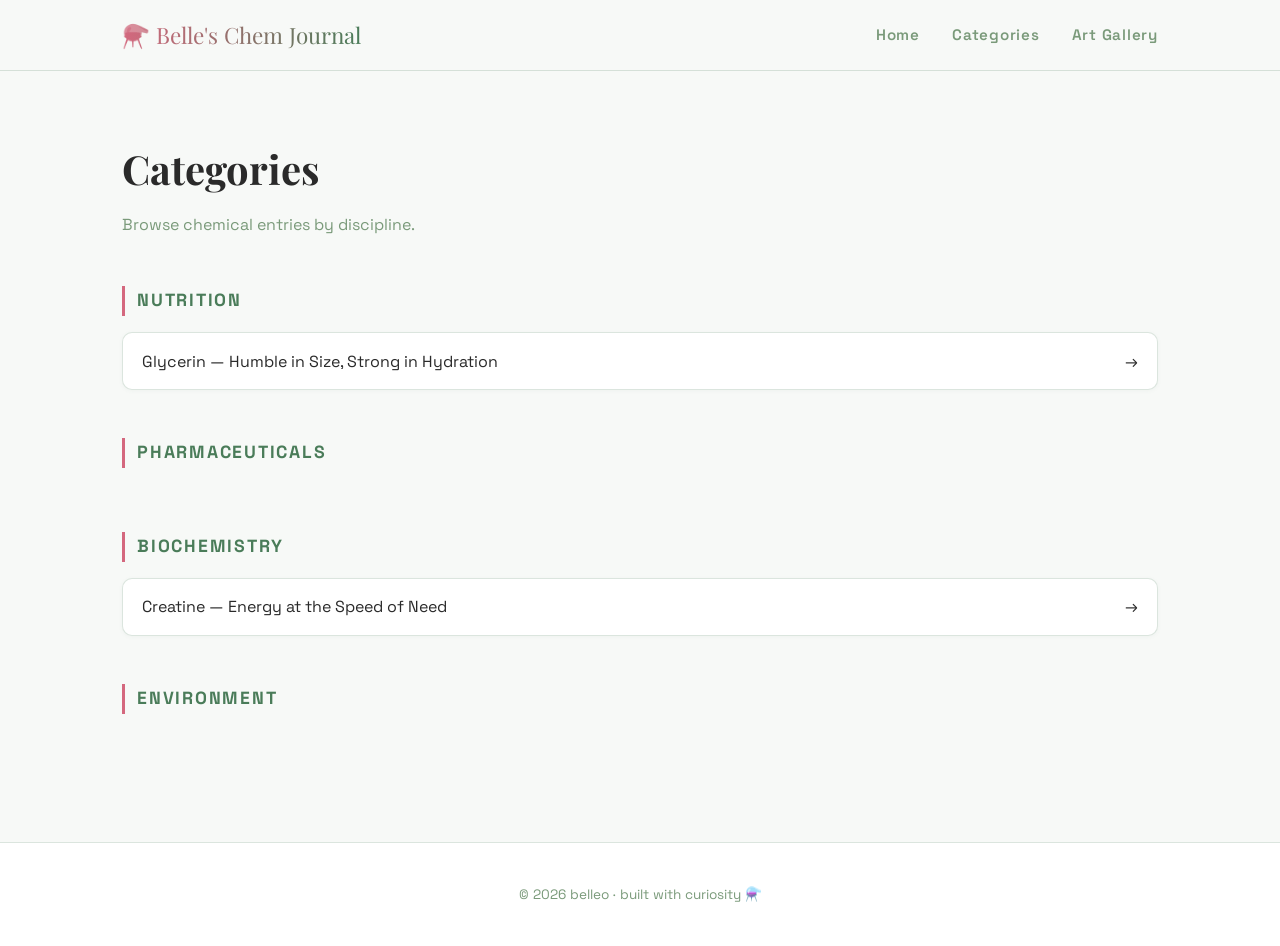
==== categories.html @ 44eba1c7 "Update categories.html" ====
<!DOCTYPE html>
<html lang="en">
<head>
  <meta charset="UTF-8" />
  <meta name="viewport" content="width=device-width, initial-scale=1.0"/>
  <title>Categories — Belle's Chem Journal</title>
  <link rel="stylesheet" href="style.css" />
  <link href="https://fonts.googleapis.com/css2?family=Space+Grotesk:wght@300;400;600;700&family=Playfair+Display:ital,wght@0,700;1,400&display=swap" rel="stylesheet"/>
</head>
<body>

  <header>
    <nav>
      <a href="index.html" class="logo">⚗️ Belle's Chem Journal</a>
      <ul>
        <li><a href="index.html">Home</a></li>
        <li><a href="categories.html">Categories</a></li>
        <li><a href="gallery.html">Art Gallery</a></li>
      </ul>
    </nav>
  </header>

  <main class="categories-section">
    <h1>Categories</h1>
    <p class="page-sub">Browse chemical entries by discipline.</p>

    <div class="category-group">
      <h2>Nutrition</h2>
      <ul class="category-list">
        <!-- ADD MORE ORGANIC POSTS HERE -->
        <li><a href="posts/glycerin.html"><span>Glycerin — Humble in Size, Strong in Hydration</span><span>→</span></a></li>
      </ul>
    </div>

    <div class="category-group">
      <h2>Pharmaceuticals</h2>
      <ul class="category-list">
        <!-- ADD MORE INORGANIC POSTS HERE -->
      </ul>
    </div>

    <div class="category-group">
      <h2>Biochemistry</h2>
      <ul class="category-list">
        <!-- ADD MORE BIOCHEMISTRY POSTS HERE -->
        <li><a href="posts/creatine.html"><span>Creatine — Energy at the Speed of Need</span><span>→</span></a></li>
      </ul>
    </div>

    <div class="category-group">
      <h2>Environment</h2>
      <ul class="category-list">
        <!-- ADD POSTS HERE -->
      </ul>
    </div>

  </main>

  <footer>
    <p>© 2026 belleo · built with curiosity ⚗️</p>
  </footer>

</body>
</html>
---- style.css ----
/* ── VARIABLES ── */
:root {
  --pink:    #d4687e;
  --pink2:   #e8a0b4;
  --green:   #4a7c59;
  --green2:  #2d5a3d;
  --petal:   #f9e4ea;
  --dark:    #2a2a2a;
  --card-bg: #ffffff;
  --bg:      #f7f9f7;
  --text:    #2a2a2a;
  --muted:   #7a9a7a;
  --border:  rgba(74, 124, 89, 0.2);
}

/* ── RESET ── */
*, *::before, *::after { box-sizing: border-box; margin: 0; padding: 0; }

body {
  background-color: var(--bg);
  color: var(--text);
  font-family: 'Space Grotesk', sans-serif;
  line-height: 1.7;
}

a { color: inherit; text-decoration: none; }

/* ── NAV ── */
header {
  position: sticky;
  top: 0;
  z-index: 100;
  background: rgba(247, 249, 247, 0.92);
  backdrop-filter: blur(12px);
  border-bottom: 1px solid var(--border);
}

nav {
  max-width: 1100px;
  margin: 0 auto;
  padding: 1rem 2rem;
  display: flex;
  justify-content: space-between;
  align-items: center;
}

.logo {
  font-family: 'Playfair Display', serif;
  font-size: 1.4rem;
  background: linear-gradient(90deg, var(--pink), var(--green));
  -webkit-background-clip: text;
  -webkit-text-fill-color: transparent;
  background-clip: text;
}

nav ul {
  list-style: none;
  display: flex;
  gap: 2rem;
}

nav ul a {
  color: var(--muted);
  font-size: 0.95rem;
  font-weight: 600;
  letter-spacing: 0.05em;
  transition: color 0.2s;
}

nav ul a:hover { color: var(--pink); }

/* ── HERO ── */
.hero {
  text-align: center;
  padding: 6rem 2rem 4rem;
  background: linear-gradient(180deg, var(--petal) 0%, var(--bg) 100%);
}

.hero-label {
  color: var(--green);
  letter-spacing: 0.2em;
  font-size: 0.85rem;
  text-transform: uppercase;
  margin-bottom: 1rem;
}

.hero h1 {
  font-family: 'Playfair Display', serif;
  font-size: clamp(2.5rem, 6vw, 5rem);
  line-height: 1.15;
  margin-bottom: 1.2rem;
  color: var(--dark);
}

.hero h1 em {
  font-style: italic;
  background: linear-gradient(90deg, var(--pink), var(--green));
  -webkit-background-clip: text;
  -webkit-text-fill-color: transparent;
  background-clip: text;
}

.hero-sub {
  color: var(--muted);
  font-size: 1.1rem;
  max-width: 500px;
  margin: 0 auto;
}

/* ── POSTS SECTION ── */
.posts-section {
  max-width: 1100px;
  margin: 0 auto;
  padding: 4rem 2rem;
}

.posts-section h2 {
  font-family: 'Playfair Display', serif;
  font-size: 2rem;
  margin-bottom: 2rem;
  color: var(--dark);
}

.posts-grid {
  display: grid;
  grid-template-columns: repeat(auto-fill, minmax(300px, 1fr));
  gap: 1.5rem;
}

/* ── POST CARD ── */
.post-card {
  background: var(--card-bg);
  border: 1px solid var(--border);
  border-radius: 16px;
  padding: 1.8rem;
  transition: transform 0.2s, border-color 0.2s, box-shadow 0.2s;
  box-shadow: 0 2px 12px rgba(74, 124, 89, 0.06);
}

.post-card:hover {
  transform: translateY(-4px);
  border-color: var(--pink2);
  box-shadow: 0 8px 24px rgba(212, 104, 126, 0.12);
}

.post-tag {
  display: inline-block;
  background: linear-gradient(90deg, var(--pink), var(--pink2));
  color: white;
  font-size: 0.72rem;
  font-weight: 700;
  letter-spacing: 0.1em;
  text-transform: uppercase;
  padding: 0.25rem 0.75rem;
  border-radius: 999px;
  margin-bottom: 1rem;
}

.post-card h3 {
  font-family: 'Playfair Display', serif;
  font-size: 1.2rem;
  margin-bottom: 0.75rem;
  line-height: 1.3;
  color: var(--dark);
}

.post-card h3 a:hover { color: var(--pink); }

.post-card p {
  color: var(--muted);
  font-size: 0.9rem;
  margin-bottom: 1.2rem;
}

.read-more {
  color: var(--green);
  font-size: 0.88rem;
  font-weight: 600;
  letter-spacing: 0.05em;
  transition: letter-spacing 0.2s;
}

.read-more:hover { letter-spacing: 0.12em; }

/* ── CATEGORIES PAGE ── */
.categories-section {
  max-width: 1100px;
  margin: 0 auto;
  padding: 4rem 2rem;
}

.categories-section h1 {
  font-family: 'Playfair Display', serif;
  font-size: 2.5rem;
  margin-bottom: 0.5rem;
  color: var(--dark);
}

.categories-section .page-sub {
  color: var(--muted);
  margin-bottom: 3rem;
}

.category-group { margin-bottom: 3rem; }

.category-group h2 {
  font-size: 1.1rem;
  font-weight: 700;
  letter-spacing: 0.1em;
  text-transform: uppercase;
  color: var(--green);
  border-left: 3px solid var(--pink);
  padding-left: 0.75rem;
  margin-bottom: 1rem;
}

.category-list {
  list-style: none;
  display: flex;
  flex-direction: column;
  gap: 0.5rem;
}

.category-list li a {
  display: flex;
  justify-content: space-between;
  align-items: center;
  background: var(--card-bg);
  border: 1px solid var(--border);
  border-radius: 10px;
  padding: 0.9rem 1.2rem;
  color: var(--dark);
  transition: border-color 0.2s, transform 0.2s, box-shadow 0.2s;
  box-shadow: 0 1px 4px rgba(74, 124, 89, 0.05);
}

.category-list li a:hover {
  border-color: var(--pink);
  transform: translateX(4px);
  color: var(--pink);
  box-shadow: 0 4px 12px rgba(212, 104, 126, 0.1);
}

/* ── GALLERY PAGE ── */
.gallery-section {
  max-width: 1100px;
  margin: 0 auto;
  padding: 4rem 2rem;
}

.gallery-section h1 {
  font-family: 'Playfair Display', serif;
  font-size: 2.5rem;
  margin-bottom: 0.5rem;
  color: var(--dark);
}

.gallery-section .page-sub {
  color: var(--muted);
  margin-bottom: 3rem;
}

.gallery-grid {
  display: grid;
  grid-template-columns: repeat(auto-fill, minmax(250px, 1fr));
  gap: 1.2rem;
}

.gallery-item {
  border-radius: 12px;
  overflow: hidden;
  border: 1px solid var(--border);
  background: var(--card-bg);
  transition: transform 0.2s, border-color 0.2s, box-shadow 0.2s;
  box-shadow: 0 2px 8px rgba(74, 124, 89, 0.06);
}

.gallery-item:hover {
  transform: scale(1.02);
  border-color: var(--pink2);
  box-shadow: 0 8px 24px rgba(212, 104, 126, 0.12);
}

.gallery-item img {
  width: 100%;
  aspect-ratio: 1;
  object-fit: cover;
  display: block;
}

.gallery-item p {
  padding: 0.75rem 1rem;
  font-size: 0.85rem;
  color: var(--muted);
}

/* ── ARTICLE / POST PAGE ── */
.article-container {
  max-width: 750px;
  margin: 0 auto;
  padding: 4rem 2rem;
}

.article-header { margin-bottom: 2.5rem; }

.article-header .post-tag { margin-bottom: 1rem; }

.article-header h1 {
  font-family: 'Playfair Display', serif;
  font-size: clamp(2rem, 5vw, 3rem);
  line-height: 1.2;
  margin-bottom: 1rem;
  color: var(--dark);
}

.article-meta {
  color: var(--muted);
  font-size: 0.85rem;
  display: flex;
  gap: 1.5rem;
}

.article-body h2 {
  font-family: 'Playfair Display', serif;
  font-size: 1.6rem;
  margin: 2.5rem 0 1rem;
  color: var(--green2);
}

.article-body h3 {
  font-size: 1.1rem;
  font-weight: 700;
  margin: 2rem 0 0.75rem;
  color: var(--pink);
}

.article-body p { margin-bottom: 1.2rem; color: var(--dark); }

.article-body ul, .article-body ol {
  padding-left: 1.5rem;
  margin-bottom: 1.2rem;
  color: var(--muted);
}

.article-body li { margin-bottom: 0.4rem; }

.article-body .chem-formula {
  background: #f0f7f2;
  border-left: 3px solid var(--green);
  border-radius: 0 8px 8px 0;
  padding: 1rem 1.2rem;
  font-family: monospace;
  font-size: 1rem;
  margin: 1.5rem 0;
  color: var(--green2);
}

.article-body .fun-fact {
  background: var(--petal);
  border: 1px solid rgba(212, 104, 126, 0.25);
  border-radius: 12px;
  padding: 1.2rem 1.5rem;
  margin: 1.5rem 0;
}

.article-body .fun-fact::before {
  content: "✦ Fun Fact";
  display: block;
  font-size: 0.75rem;
  font-weight: 700;
  letter-spacing: 0.1em;
  text-transform: uppercase;
  color: var(--pink);
  margin-bottom: 0.5rem;
}

.back-link {
  display: inline-block;
  margin-top: 3rem;
  color: var(--green);
  font-weight: 600;
}

.back-link:hover { text-decoration: underline; }

/* ── FOOTER ── */
footer {
  text-align: center;
  padding: 2.5rem;
  color: var(--muted);
  font-size: 0.85rem;
  border-top: 1px solid var(--border);
  background: var(--card-bg);
}

/* ── RESPONSIVE ── */
@media (max-width: 600px) {
  nav ul { gap: 1rem; }
  .hero { padding: 4rem 1.5rem 3rem; }
}
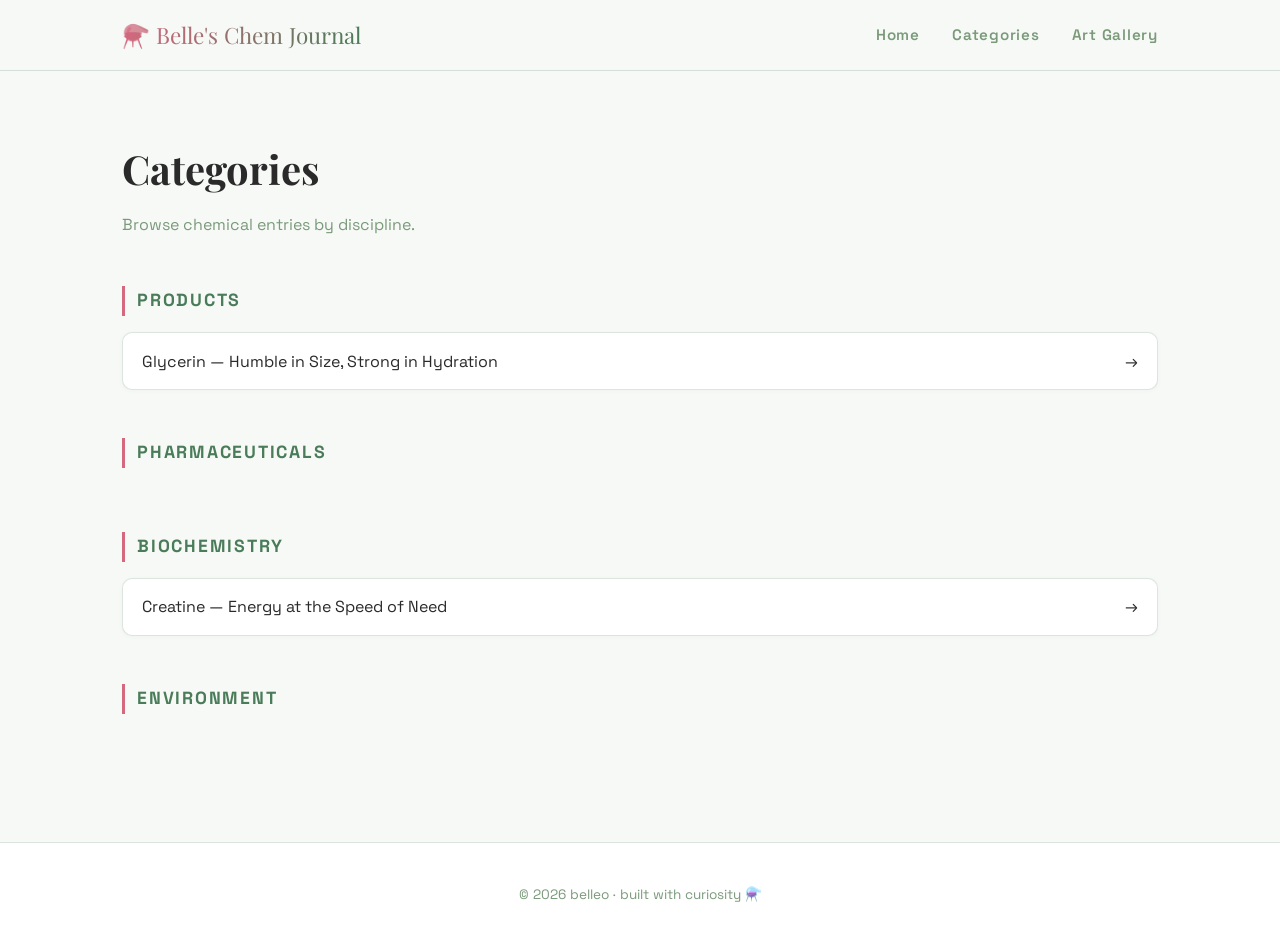
==== commit ae652953: "Update categories.html" ====
--- a/categories.html
+++ b/categories.html
@@ -25,7 +25,7 @@
     <p class="page-sub">Browse chemical entries by discipline.</p>
 
     <div class="category-group">
-      <h2>Nutrition</h2>
+      <h2>Products</h2>
       <ul class="category-list">
         <!-- ADD MORE ORGANIC POSTS HERE -->
         <li><a href="posts/glycerin.html"><span>Glycerin — Humble in Size, Strong in Hydration</span><span>→</span></a></li>
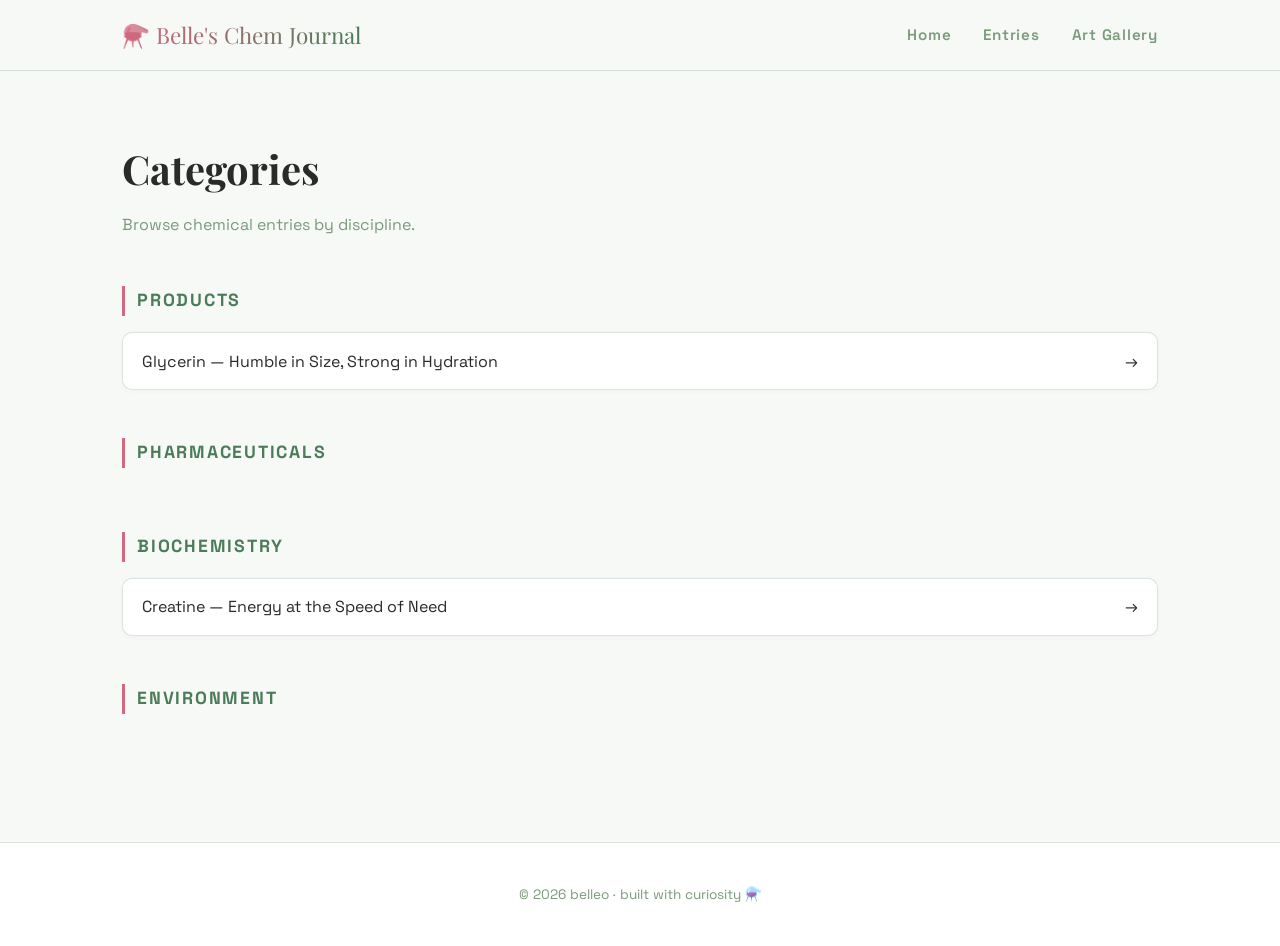
==== commit 56181865: "Update categories.html" ====
--- a/categories.html
+++ b/categories.html
@@ -14,7 +14,7 @@
       <a href="index.html" class="logo">⚗️ Belle's Chem Journal</a>
       <ul>
         <li><a href="index.html">Home</a></li>
-        <li><a href="categories.html">Categories</a></li>
+        <li><a href="categories.html">Entries</a></li>
         <li><a href="gallery.html">Art Gallery</a></li>
       </ul>
     </nav>
--- a/style.css
+++ b/style.css
@@ -398,3 +398,68 @@
   nav ul { gap: 1rem; }
   .hero { padding: 4rem 1.5rem 3rem; }
 }
+
+/* ── ABOUT ── */
+.about-section {
+  padding: 3rem 2rem;
+  max-width: 1100px;
+  margin: 0 auto 2rem;
+}
+
+.about-inner {
+  border: 1px solid var(--border);
+  border-radius: 16px;
+  background: var(--card-bg);
+  padding: 2.5rem;
+  display: flex;
+  flex-direction: row;
+  align-items: stretch;
+  gap: 2.5rem;
+}
+
+.about-text {
+  flex: 1;
+  min-width: 0;
+}
+
+.about-text h2 {
+  font-family: 'Playfair Display', serif;
+  font-size: 1.8rem;
+  margin-bottom: 1rem;
+  color: var(--dark);
+}
+
+.about-text p {
+  color: var(--muted);
+  margin-bottom: 0.75rem;
+  line-height: 1.7;
+}
+
+.about-img {
+  flex-shrink: 0;
+  width: 220px;
+  min-height: 280px;
+  border-radius: 12px;
+  overflow: hidden;
+  border: 1px solid var(--border);
+  background: var(--bg);
+}
+
+.about-img img {
+  width: 100%;
+  height: 100%;
+  object-fit: cover;
+  display: block;
+}
+
+@media (max-width: 700px) {
+  .about-inner {
+    flex-direction: column;
+  }
+
+  .about-img {
+    width: 100%;
+    height: 220px;
+    min-height: unset;
+  }
+}
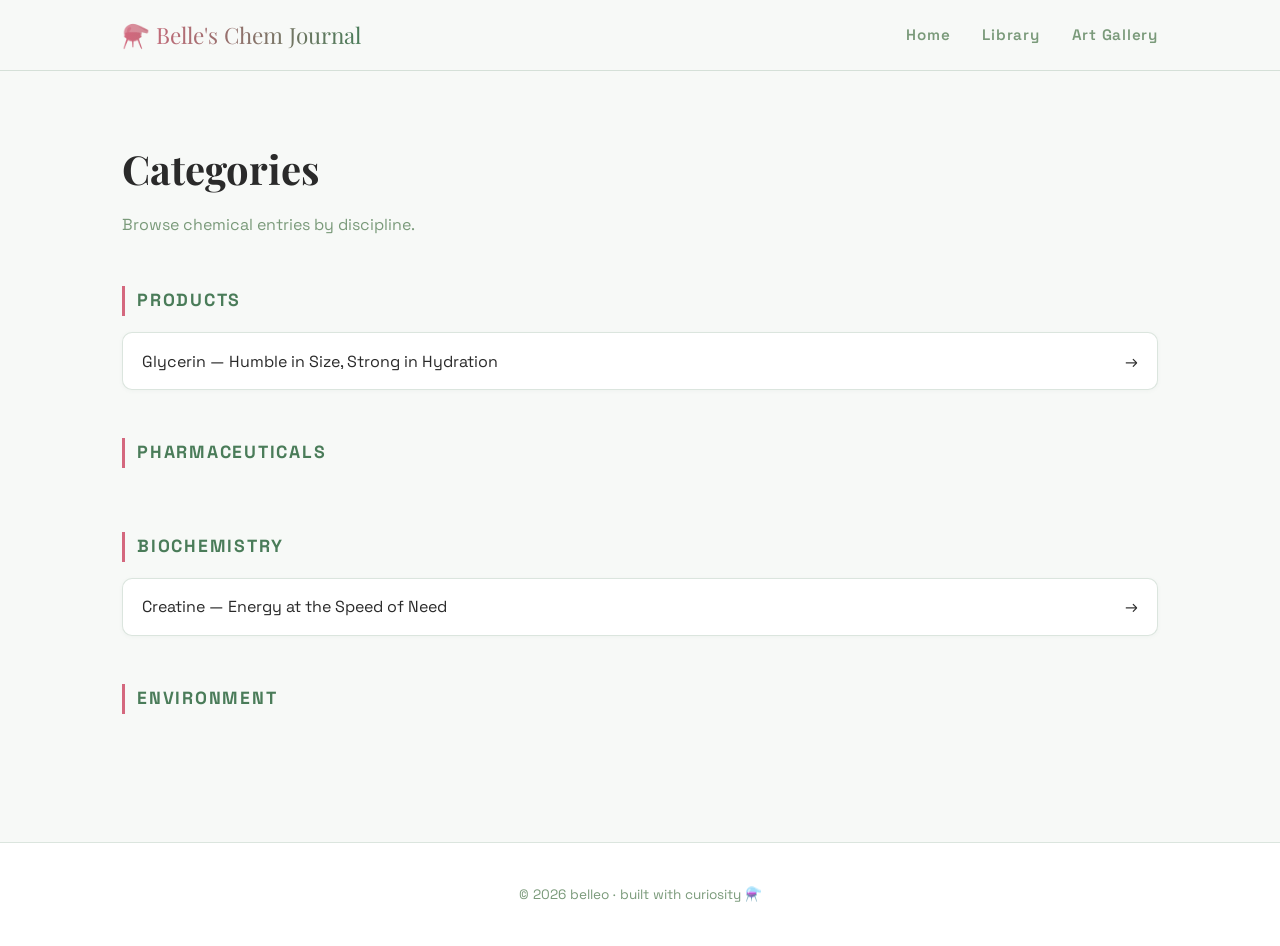
==== commit 032c3f25: "Update categories.html" ====
--- a/categories.html
+++ b/categories.html
@@ -14,7 +14,7 @@
       <a href="index.html" class="logo">⚗️ Belle's Chem Journal</a>
       <ul>
         <li><a href="index.html">Home</a></li>
-        <li><a href="categories.html">Entries</a></li>
+        <li><a href="categories.html">Library</a></li>
         <li><a href="gallery.html">Art Gallery</a></li>
       </ul>
     </nav>
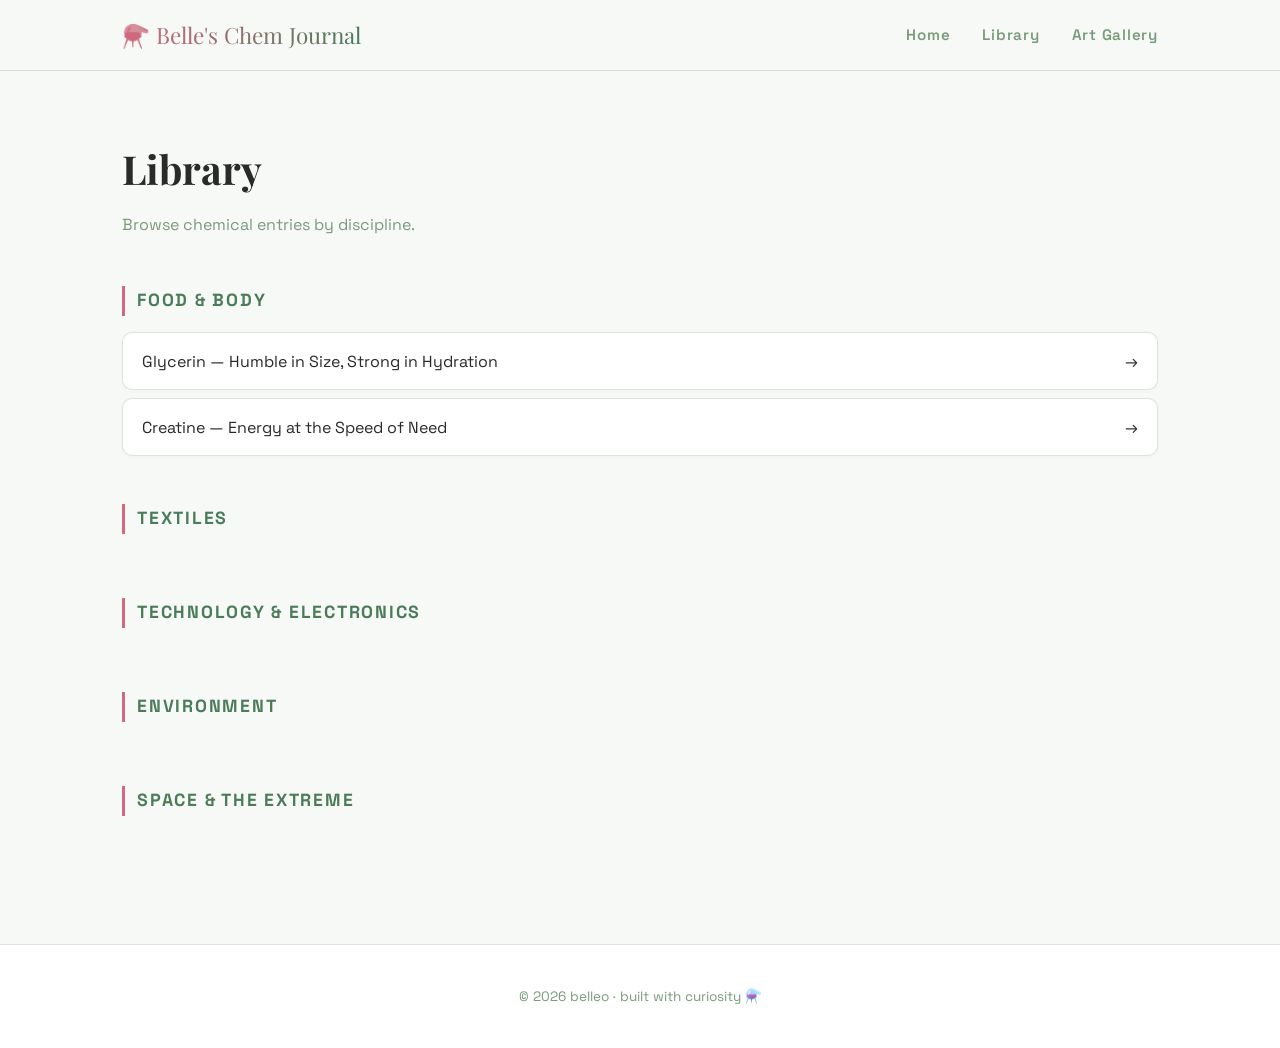
==== commit 5c0080e7: "Update categories.html" ====
--- a/categories.html
+++ b/categories.html
@@ -21,34 +21,41 @@
   </header>
 
   <main class="categories-section">
-    <h1>Categories</h1>
+    <h1>Library</h1>
     <p class="page-sub">Browse chemical entries by discipline.</p>
 
     <div class="category-group">
-      <h2>Products</h2>
+      <h2>Food & Body</h2>
       <ul class="category-list">
-        <!-- ADD MORE ORGANIC POSTS HERE -->
+        <!-- ADD MORE POSTS HERE -->
         <li><a href="posts/glycerin.html"><span>Glycerin — Humble in Size, Strong in Hydration</span><span>→</span></a></li>
-      </ul>
-    </div>
-
-    <div class="category-group">
-      <h2>Pharmaceuticals</h2>
-      <ul class="category-list">
-        <!-- ADD MORE INORGANIC POSTS HERE -->
-      </ul>
-    </div>
-
-    <div class="category-group">
-      <h2>Biochemistry</h2>
-      <ul class="category-list">
-        <!-- ADD MORE BIOCHEMISTRY POSTS HERE -->
         <li><a href="posts/creatine.html"><span>Creatine — Energy at the Speed of Need</span><span>→</span></a></li>
       </ul>
     </div>
 
     <div class="category-group">
+      <h2>Textiles</h2>
+      <ul class="category-list">
+        <!-- ADD MORE POSTS HERE -->
+      </ul>
+    </div>
+
+    <div class="category-group">
+      <h2>Technology & Electronics</h2>
+      <ul class="category-list">
+        <!-- ADD MORE POSTS HERE -->
+      </ul>
+    </div>
+    
+        <div class="category-group">
       <h2>Environment</h2>
+      <ul class="category-list">
+        <!-- ADD MORE POSTS HERE -->
+      </ul>
+    </div>
+
+    <div class="category-group">
+      <h2>Space & The Extreme</h2>
       <ul class="category-list">
         <!-- ADD POSTS HERE -->
       </ul>
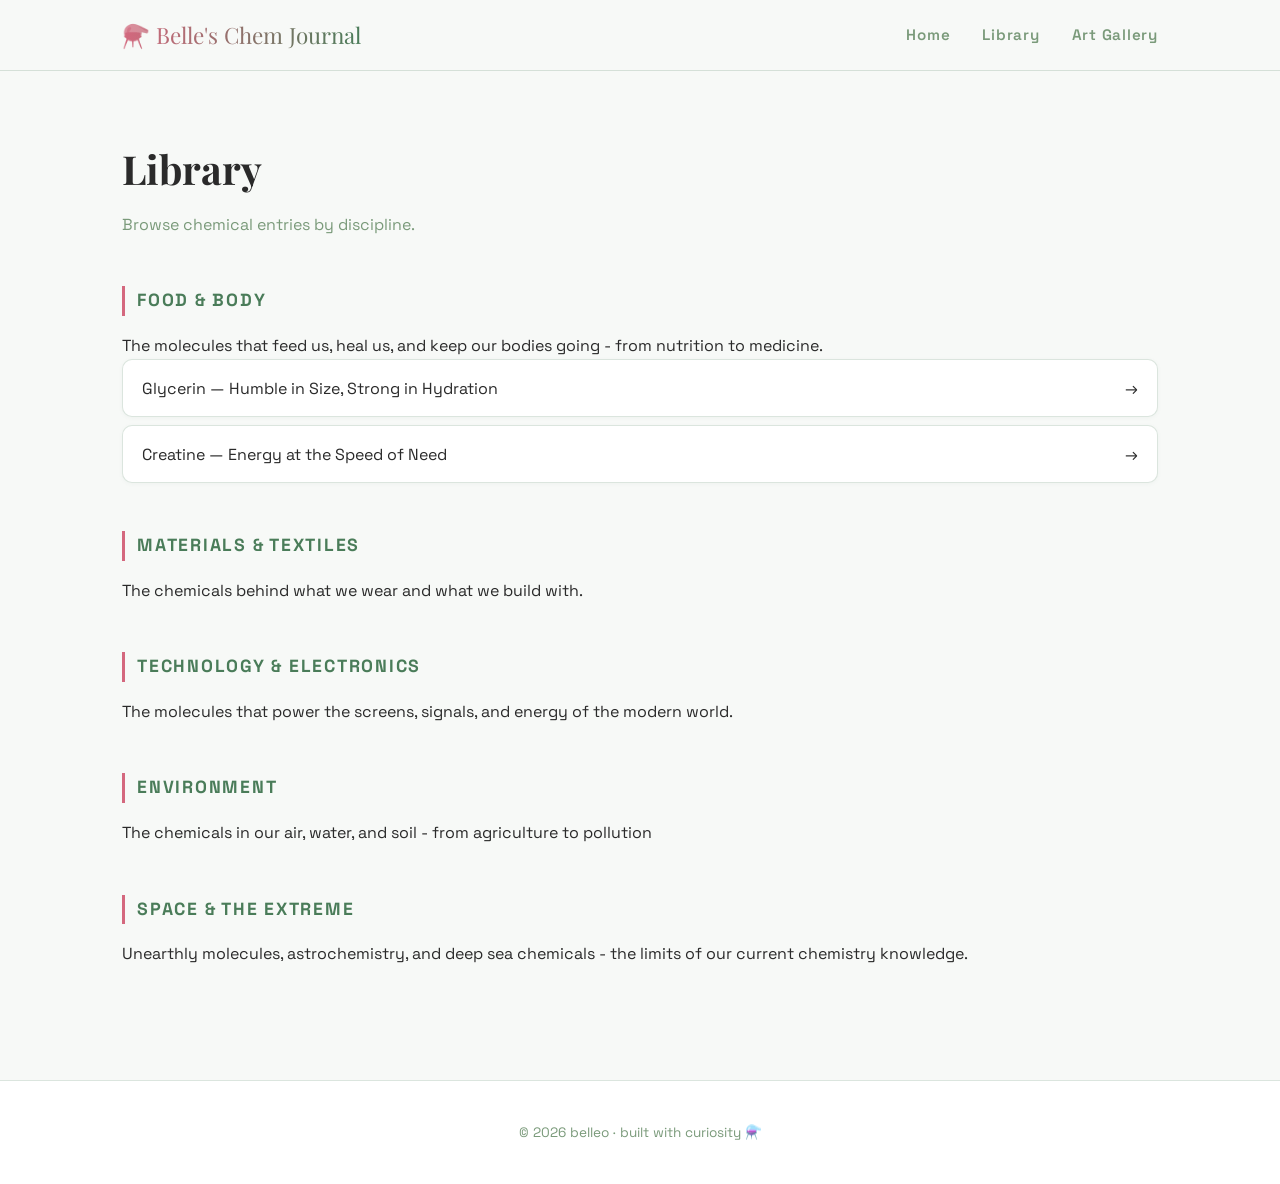
==== commit 9b52c39b: "Update categories.html" ====
--- a/categories.html
+++ b/categories.html
@@ -26,6 +26,7 @@
 
     <div class="category-group">
       <h2>Food & Body</h2>
+      <p class="category-desc">The molecules that feed us, heal us, and keep our bodies going - from nutrition to medicine.</p>
       <ul class="category-list">
         <!-- ADD MORE POSTS HERE -->
         <li><a href="posts/glycerin.html"><span>Glycerin — Humble in Size, Strong in Hydration</span><span>→</span></a></li>
@@ -34,7 +35,8 @@
     </div>
 
     <div class="category-group">
-      <h2>Textiles</h2>
+      <h2>Materials & Textiles</h2>
+      <p class="category-desc">The chemicals behind what we wear and what we build with.</p>
       <ul class="category-list">
         <!-- ADD MORE POSTS HERE -->
       </ul>
@@ -42,6 +44,7 @@
 
     <div class="category-group">
       <h2>Technology & Electronics</h2>
+      <p class="category-desc">The molecules that power the screens, signals, and energy of the modern world.</p>      
       <ul class="category-list">
         <!-- ADD MORE POSTS HERE -->
       </ul>
@@ -49,6 +52,7 @@
     
         <div class="category-group">
       <h2>Environment</h2>
+      <p class="category-desc">The chemicals in our air, water, and soil - from agriculture to pollution</p>      
       <ul class="category-list">
         <!-- ADD MORE POSTS HERE -->
       </ul>
@@ -56,6 +60,7 @@
 
     <div class="category-group">
       <h2>Space & The Extreme</h2>
+      <p class="category-desc">Unearthly molecules, astrochemistry, and deep sea chemicals - the limits of our current chemistry knowledge.</p>      
       <ul class="category-list">
         <!-- ADD POSTS HERE -->
       </ul>
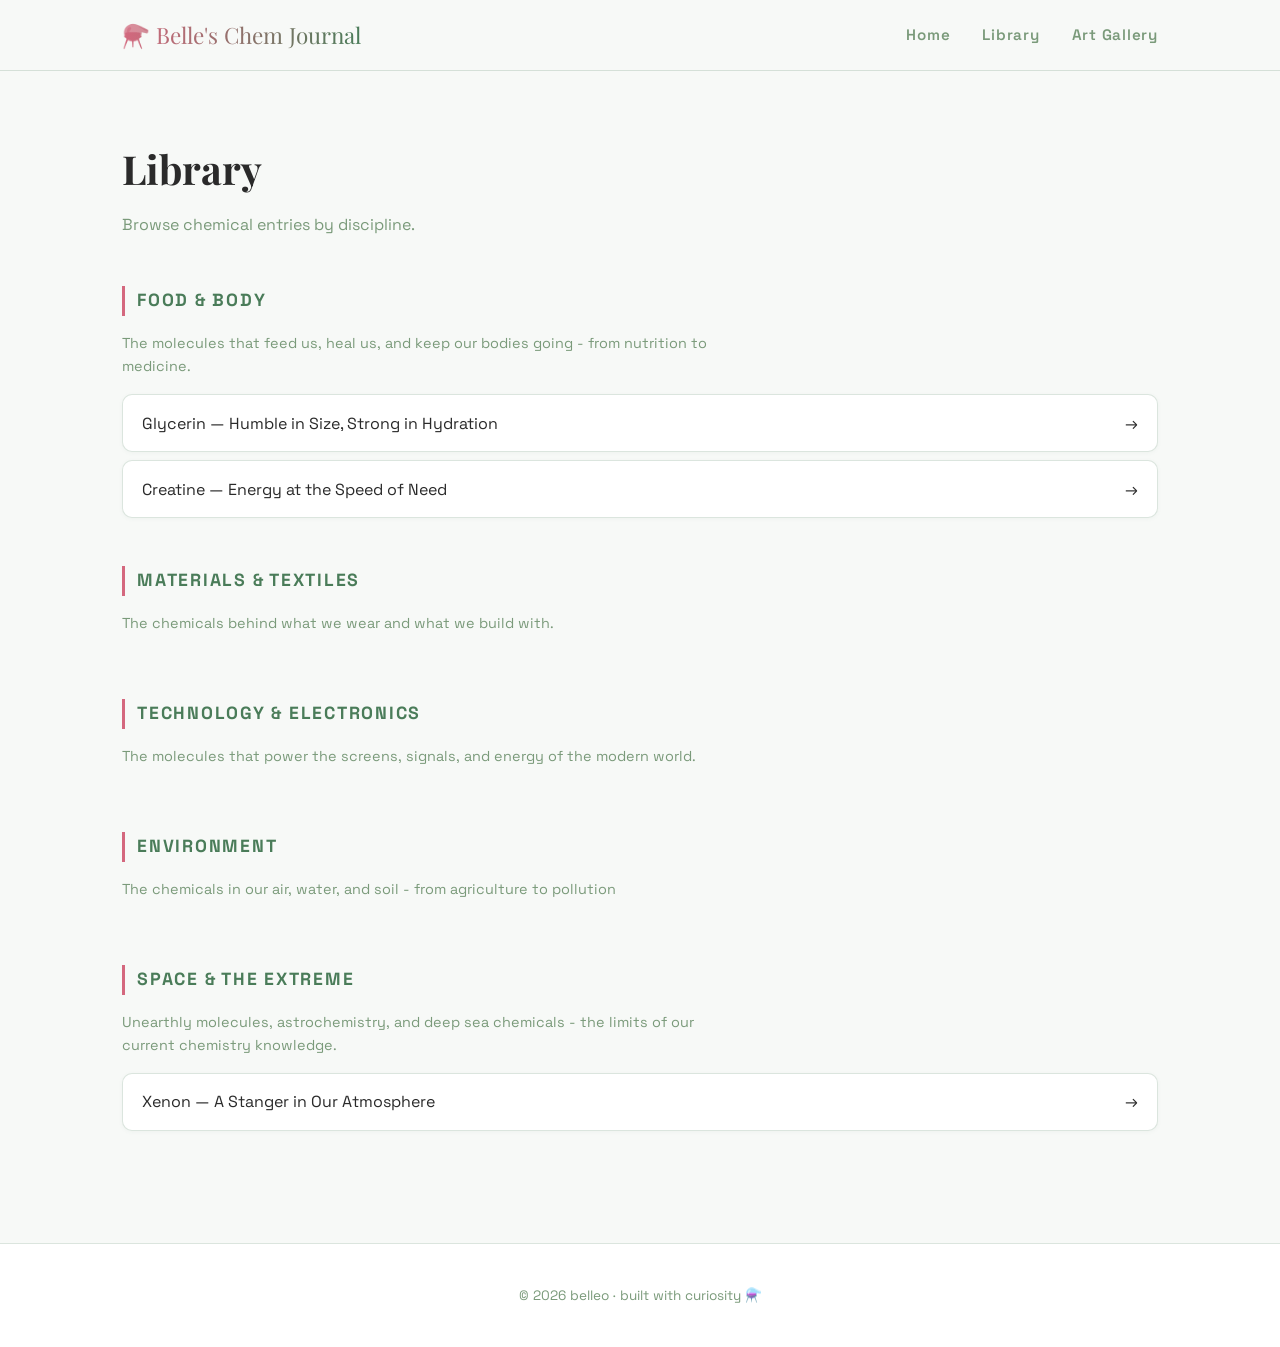
==== commit c757705c: "Update categories.html" ====
--- a/categories.html
+++ b/categories.html
@@ -63,6 +63,7 @@
       <p class="category-desc">Unearthly molecules, astrochemistry, and deep sea chemicals - the limits of our current chemistry knowledge.</p>      
       <ul class="category-list">
         <!-- ADD POSTS HERE -->
+        <li><a href="posts/xenon"><span>Xenon — A Stanger in Our Atmosphere</span><span>→</span></a></li>
       </ul>
     </div>
 
--- a/style.css
+++ b/style.css
@@ -107,11 +107,129 @@
   margin: 0 auto;
 }
 
+/* ── CLOSING SECTION (PHOTO BAR) ── */
+.closing-section {
+  max-width: 1100px;
+  margin: 0 auto;
+  padding: 0 2rem;
+  display: flex;
+  flex-direction: column;
+  gap: 2rem;
+}
+
+/* ── PHOTO BAR ── */
+.photo-bar {
+  display: flex;
+  gap: 1rem;
+  width: 100%;
+}
+
+.photo-slot {
+  flex: 1;
+  height: 260px;
+  border-radius: 12px;
+  overflow: hidden;
+  border: 1px solid var(--border);
+  background: var(--bg);
+}
+
+.photo-slot img {
+  width: 100%;
+  height: 100%;
+  object-fit: cover;
+  display: block;
+}
+
+/* ── BLOG INTRO ── */
+.intro-section {
+  max-width: 1100px;
+  margin: 2rem auto 2rem;
+  padding: 0 2rem;
+}
+
+.intro-inner {
+  border: 1px solid var(--border);
+  border-radius: 16px;
+  background: var(--card-bg);
+  padding: 2.5rem;
+}
+
+.intro-inner h2 {
+  font-family: 'Playfair Display', serif;
+  font-size: 1.8rem;
+  margin-bottom: 1rem;
+  color: var(--dark);
+}
+
+.intro-inner p {
+  color: var(--muted);
+  line-height: 1.8;
+  font-size: 0.95rem;
+}
+
+/* ── FEATURED DISCOVERY ── */
+.discovery-section {
+  max-width: 1100px;
+  margin: 0 auto 1rem;
+  padding: 0 2rem;
+}
+
+.discovery-inner {
+  border: 1px solid var(--border);
+  border-radius: 16px;
+  background: var(--card-bg);
+  padding: 1.5rem 2rem;
+  display: flex;
+  align-items: center;
+  gap: 2rem;
+  flex-wrap: wrap;
+}
+
+.discovery-label {
+  font-size: 0.75rem;
+  font-weight: 600;
+  letter-spacing: 0.1em;
+  text-transform: uppercase;
+  color: var(--pink);
+  white-space: nowrap;
+}
+
+.discovery-content {
+  display: flex;
+  flex-direction: column;
+  gap: 0.3rem;
+}
+
+.discovery-desc {
+  font-size: 0.85rem;
+  color: var(--muted);
+  margin: 0;
+}
+
+.discovery-title {
+  font-size: 0.95rem;
+  font-weight: 600;
+  color: var(--dark);
+  text-decoration: none;
+}
+
+.discovery-title:hover {
+  color: var(--pink);
+  text-decoration: underline;
+}
+
+/* ── CLOSING WRAPPER (Latest Entries gradient background) ── */
+.closing-wrapper {
+  background: linear-gradient(to bottom, var(--bg) 0%, #fde8e8 100%);
+  padding: 2rem 2rem 3rem;
+  margin-top: 0;
+}
+
 /* ── POSTS SECTION ── */
 .posts-section {
   max-width: 1100px;
   margin: 0 auto;
-  padding: 4rem 2rem;
+  padding: 2rem 0;
 }
 
 .posts-section h2 {
@@ -182,6 +300,25 @@
 
 .read-more:hover { letter-spacing: 0.12em; }
 
+/* ── ABOUT MINI ── */
+.about-mini {
+  border: 1px solid var(--border);
+  border-radius: 16px;
+  background: var(--card-bg);
+  padding: 2rem 2.5rem;
+}
+
+.about-mini .hero-label { margin-bottom: 0.75rem; }
+
+.about-mini p {
+  color: var(--muted);
+  line-height: 1.8;
+  font-size: 0.95rem;
+  margin-bottom: 0.75rem;
+}
+
+.about-mini p:last-child { margin-bottom: 0; }
+
 /* ── CATEGORIES PAGE ── */
 .categories-section {
   max-width: 1100px;
@@ -241,6 +378,15 @@
   box-shadow: 0 4px 12px rgba(212, 104, 126, 0.1);
 }
 
+.category-desc {
+  color: var(--muted);
+  font-size: 0.9rem;
+  margin-top: 0.25rem;
+  margin-bottom: 1rem;
+  max-width: 600px;
+  line-height: 1.6;
+}
+
 /* ── GALLERY PAGE ── */
 .gallery-section {
   max-width: 1100px;
@@ -394,72 +540,21 @@
 }
 
 /* ── RESPONSIVE ── */
-@media (max-width: 600px) {
+@media (max-width: 700px) {
   nav ul { gap: 1rem; }
   .hero { padding: 4rem 1.5rem 3rem; }
-}
-
-/* ── ABOUT ── */
-.about-section {
-  padding: 3rem 2rem;
-  max-width: 1100px;
-  margin: 0 auto 2rem;
-}
-
-.about-inner {
-  border: 1px solid var(--border);
-  border-radius: 16px;
-  background: var(--card-bg);
-  padding: 2.5rem;
-  display: flex;
-  flex-direction: row;
-  align-items: stretch;
-  gap: 2.5rem;
-}
-
-.about-text {
-  flex: 1;
-  min-width: 0;
-}
-
-.about-text h2 {
-  font-family: 'Playfair Display', serif;
-  font-size: 1.8rem;
-  margin-bottom: 1rem;
-  color: var(--dark);
-}
-
-.about-text p {
-  color: var(--muted);
-  margin-bottom: 0.75rem;
-  line-height: 1.7;
-}
-
-.about-img {
-  flex-shrink: 0;
-  width: 220px;
-  min-height: 280px;
-  border-radius: 12px;
-  overflow: hidden;
-  border: 1px solid var(--border);
-  background: var(--bg);
-}
-
-.about-img img {
-  width: 100%;
-  height: 100%;
-  object-fit: cover;
-  display: block;
-}
-
-@media (max-width: 700px) {
-  .about-inner {
+
+  .photo-bar {
     flex-direction: column;
   }
 
-  .about-img {
-    width: 100%;
-    height: 220px;
-    min-height: unset;
+  .photo-slot {
+    height: 200px;
   }
-}
+
+  .discovery-inner {
+    flex-direction: column;
+    align-items: flex-start;
+    gap: 0.75rem;
+  }
+}
